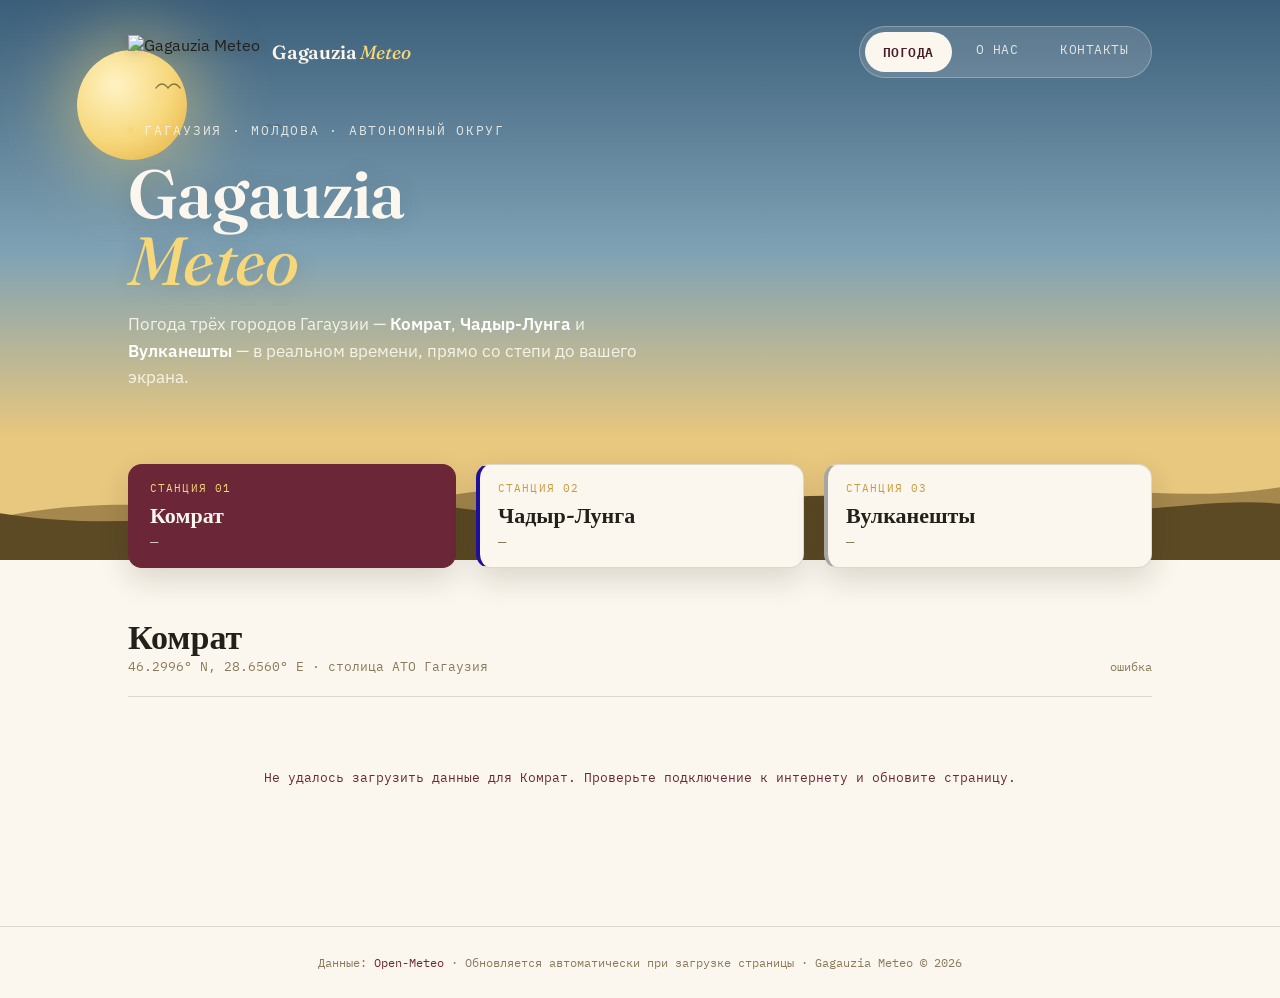
==== index.html @ 07c4e748 "Add files via upload" ====
<!DOCTYPE html>
<html lang="ru">
<head>
<meta charset="UTF-8">
<meta name="viewport" content="width=device-width, initial-scale=1.0">
<title>Gagauzia Meteo — погода в Комрате, Чадыр-Лунге, Вулканештах</title>
<meta name="description" content="Погода в трёх городах Гагаузии: Комрат, Чадыр-Лунга, Вулканешты. Данные обновляются в реальном времени.">
<link rel="icon" href="assets/logo.png">
<link rel="preconnect" href="https://fonts.googleapis.com">
<link rel="preconnect" href="https://fonts.gstatic.com" crossorigin>
<link href="https://fonts.googleapis.com/css2?family=Fraunces:opsz,wght@9..144,300;9..144,450;9..144,600;9..144,700&family=IBM+Plex+Sans:wght@400;500;600&family=IBM+Plex+Mono:wght@400;500;600&display=swap" rel="stylesheet">
<link rel="stylesheet" href="styles.css">
</head>
<body>

<div class="hero">
  <nav class="site-nav">
    <a href="index.html" class="brand">
      <img src="assets/logo.png" alt="Gagauzia Meteo">
      <span class="brand-word">Gagauzia <em>Meteo</em></span>
    </a>
    <div class="nav-links">
      <a href="index.html" class="active">Погода</a>
      <a href="about.html">О нас</a>
      <a href="contacts.html">Контакты</a>
    </div>
  </nav>

  <div class="sun" id="sun" style="width:110px;height:110px; top:50px; right:14%;"></div>
  <svg class="birds" style="top:78px; left:12%;" width="46" height="16" viewBox="0 0 46 16"><path d="M2 10 Q8 2 14 10 Q20 2 26 10" stroke="#2E2418" stroke-width="1.3" fill="none" stroke-linecap="round"/></svg>
  <svg class="birds" style="top:118px; left:20%; opacity:0.35; transform:scale(0.7);" width="46" height="16" viewBox="0 0 46 16"><path d="M2 10 Q8 2 14 10 Q20 2 26 10" stroke="#2E2418" stroke-width="1.3" fill="none" stroke-linecap="round"/></svg>

  <div class="hero-inner">
    <div class="eyebrow"><span class="dot"></span>Гагаузия · Молдова · автономный округ</div>
    <h1 class="title">Gagauzia<br><em>Meteo</em></h1>
    <p class="subtitle">Погода трёх городов Гагаузии — <b>Комрат</b>, <b>Чадыр-Лунга</b> и <b>Вулканешты</b> — в реальном времени, прямо со степи до вашего экрана.</p>
  </div>

  <svg class="land land-back" viewBox="0 0 1440 140" preserveAspectRatio="none" style="height:120px;">
    <path d="M0,90 C180,50 320,110 480,70 C650,30 800,90 980,60 C1150,35 1300,80 1440,55 L1440,140 L0,140 Z"/>
  </svg>
  <svg class="land land-front" viewBox="0 0 1440 160" preserveAspectRatio="none" style="height:150px;">
    <path d="M0,110 C200,140 340,80 520,105 C700,130 860,70 1040,100 C1220,128 1340,90 1440,100 L1440,160 L0,160 Z"/>
  </svg>
</div>

<div class="stations-strip" id="stationTabs"></div>

<main>
  <div id="panels"></div>
  <div class="loading" id="globalStatus">Загружаем данные о погоде…</div>
</main>

<footer>
  Данные: <a href="https://open-meteo.com" target="_blank" rel="noopener">Open-Meteo</a> · Обновляется автоматически при загрузке страницы · Gagauzia Meteo © <span id="year"></span>
</footer>

<script src="script.js"></script>
</body>
</html>
---- styles.css ----
:root{
  --sky-top:#3B5E7A;
  --sky-mid:#7FA2B5;
  --sky-low:#E8C77E;
  --steppe-dark:#5C4A24;
  --cream:#F6F0E1;
  --ink:#22201B;
  --wine:#6B2737;
  --wine-deep:#4A1B27;
  --paper:#FBF7EE;
  --line: rgba(34,32,27,0.14);
  --gold: #C99A3E;
  /* accent trio, lifted from the logo dots */
  --dot-amber:#F5A93F;
  --dot-indigo:#1E0F9E;
  --dot-grey:#A8A6A3;
}
*{box-sizing:border-box;}
html{scroll-behavior:smooth;}
body{
  margin:0;
  background:var(--paper);
  color:var(--ink);
  font-family:'IBM Plex Sans', sans-serif;
  -webkit-font-smoothing:antialiased;
}
@media (prefers-reduced-motion: reduce){
  *{animation-duration:0.001ms !important; animation-iteration-count:1 !important; transition-duration:0.001ms !important;}
}
a{color:inherit;}

/* ---------- SITE NAV ---------- */
.site-nav{
  position:relative;
  z-index:10;
  max-width:1080px;
  margin:0 auto;
  padding:26px 28px 0;
  display:flex;
  align-items:center;
  justify-content:space-between;
}
.brand{
  display:flex;
  align-items:center;
  gap:12px;
  text-decoration:none;
}
.brand img{height:34px; width:auto; display:block; filter: drop-shadow(0 2px 6px rgba(0,0,0,0.15));}
.brand-word{
  font-family:'Fraunces', serif;
  font-weight:600;
  font-size:19px;
  color:var(--paper);
  letter-spacing:-0.01em;
}
.brand-word em{font-style:italic; font-weight:450; color:#F6D77A;}
.nav-links{
  display:flex;
  gap:6px;
  background:rgba(251,247,238,0.14);
  border:1px solid rgba(251,247,238,0.28);
  border-radius:100px;
  padding:5px;
  backdrop-filter:blur(6px);
}
.nav-links a{
  font-family:'IBM Plex Mono', monospace;
  font-size:12.5px;
  letter-spacing:0.04em;
  text-transform:uppercase;
  text-decoration:none;
  color:rgba(251,247,238,0.85);
  padding:9px 18px;
  border-radius:100px;
  transition:background 0.15s ease, color 0.15s ease;
}
.nav-links a:hover{background:rgba(251,247,238,0.14);}
.nav-links a.active{background:var(--paper); color:var(--wine-deep); font-weight:600;}

.nav-toggle{display:none;}

@media (max-width:640px){
  .site-nav{padding:20px 20px 0;}
  .brand-word{display:none;}
  .nav-links{gap:2px;}
  .nav-links a{padding:8px 11px; font-size:11px;}
}

/* ---------- HERO / HORIZON (shared across pages, height varies) ---------- */
.hero{
  position:relative;
  overflow:hidden;
  background:linear-gradient(180deg, var(--sky-top) 0%, var(--sky-mid) 45%, var(--sky-low) 78%, var(--sky-low) 100%);
}
.hero-inner{
  position:relative;
  z-index:3;
  max-width:1080px;
  margin:0 auto;
  padding:44px 28px 170px;
}
.hero-inner.short{padding-bottom:120px;}
.eyebrow{
  font-family:'IBM Plex Mono', monospace;
  font-size:12.5px;
  letter-spacing:0.14em;
  text-transform:uppercase;
  color:rgba(251,247,238,0.85);
  display:flex;
  align-items:center;
  gap:10px;
  margin-bottom:22px;
}
.eyebrow .dot{width:6px;height:6px;border-radius:50%;background:#F6D77A;box-shadow:0 0 0 3px rgba(246,215,122,0.25);}
h1.title{
  font-family:'Fraunces', serif;
  font-weight:600;
  font-optical-sizing:auto;
  font-size:clamp(36px, 6vw, 68px);
  line-height:0.98;
  letter-spacing:-0.01em;
  color:var(--paper);
  margin:0 0 18px;
  text-shadow:0 2px 24px rgba(0,0,0,0.15);
}
h1.title em{font-style:italic; font-weight:450; color:#F6D77A;}
.subtitle{
  font-size:17px;
  max-width:560px;
  color:rgba(251,247,238,0.92);
  line-height:1.55;
  margin:0;
}
.subtitle b{font-weight:600; color:#fff;}

.sun{
  position:absolute;
  border-radius:50%;
  background:radial-gradient(circle at 35% 32%, #FFF3C4, #F6D77A 55%, #E3A93F 100%);
  box-shadow:0 0 70px 18px rgba(246,215,122,0.45);
  z-index:1;
}
.birds{position:absolute; z-index:2; opacity:0.55;}

.land{position:absolute; left:0; right:0; bottom:0; width:100%; display:block;}
.land-back{fill:#6E5527; opacity:0.55;}
.land-front{fill:var(--steppe-dark);}

/* ---------- MAIN CONTENT ---------- */
main{max-width:1080px; margin:0 auto; padding:48px 28px 100px;}

.section-label{
  font-family:'IBM Plex Mono', monospace;
  font-size:12px;
  letter-spacing:0.12em;
  text-transform:uppercase;
  color:#8a7a5c;
  margin:0 0 16px;
}

footer{
  border-top:1px solid var(--line);
  padding:28px;
  text-align:center;
  font-family:'IBM Plex Mono', monospace;
  font-size:12px;
  color:#8a7a5c;
}
footer a{color:var(--wine); text-decoration:none;}
footer a:hover{text-decoration:underline;}

/* ---------- WEATHER PAGE ---------- */
.stations-strip{
  position:relative;
  z-index:4;
  max-width:1080px;
  margin:-96px auto 0;
  padding:0 28px;
  display:grid;
  grid-template-columns:repeat(3, 1fr);
  gap:20px;
}
.station-tab{
  background:var(--paper);
  border:1px solid var(--line);
  border-left:4px solid var(--dot);
  border-radius:14px;
  padding:16px 18px;
  box-shadow:0 12px 30px rgba(34,20,10,0.14);
  cursor:pointer;
  transition:transform 0.18s ease, box-shadow 0.18s ease;
  text-align:left;
  font-family:inherit;
}
.station-tab:hover{transform:translateY(-3px); box-shadow:0 16px 36px rgba(34,20,10,0.18);}
.station-tab.active{background:var(--wine); border-left-color:var(--dot); border-color:var(--wine);}
.station-tab .n{
  font-family:'IBM Plex Mono', monospace;
  font-size:11px;
  letter-spacing:0.1em;
  text-transform:uppercase;
  color:var(--gold);
  display:block;
  margin-bottom:6px;
}
.station-tab.active .n{color:#F6D77A;}
.station-tab .city{
  font-family:'Fraunces', serif;
  font-weight:600;
  font-size:22px;
  color:var(--ink);
  display:block;
}
.station-tab.active .city{color:var(--paper);}
.station-tab .temp-preview{
  font-family:'IBM Plex Mono', monospace;
  font-size:14px;
  color:#8a7a5c;
  margin-top:4px;
  display:block;
}
.station-tab.active .temp-preview{color:rgba(251,247,238,0.75);}

.panel{display:none; animation:fadein 0.35s ease;}
.panel.active{display:block;}
@keyframes fadein{from{opacity:0; transform:translateY(6px);} to{opacity:1; transform:translateY(0);}}

.panel-head{
  display:flex;
  justify-content:space-between;
  align-items:flex-end;
  flex-wrap:wrap;
  gap:16px;
  border-bottom:1px solid var(--line);
  padding-bottom:22px;
  margin-bottom:32px;
}
.panel-head h2{font-family:'Fraunces', serif; font-size:34px; font-weight:600; margin:0;}
.panel-head .coords{font-family:'IBM Plex Mono', monospace; font-size:12.5px; color:#8a7a5c;}
.status-line{font-family:'IBM Plex Mono', monospace; font-size:12px; color:#8a7a5c;}

.now-grid{
  display:grid;
  grid-template-columns: 1.15fr 1fr 1fr 1fr;
  gap:1px;
  background:var(--line);
  border:1px solid var(--line);
  border-radius:16px;
  overflow:hidden;
  margin-bottom:40px;
}
.now-cell{background:var(--cream); padding:26px 22px;}
.now-cell .label{font-family:'IBM Plex Mono', monospace; font-size:11px; letter-spacing:0.09em; text-transform:uppercase; color:#8a7a5c; margin-bottom:10px; display:block;}
.now-cell .value{font-family:'Fraunces', serif; font-weight:600; font-size:40px; line-height:1; color:var(--wine-deep);}
.now-cell .value .unit{font-size:20px; font-weight:450; margin-left:2px; color:#8a7a5c;}
.now-cell .desc{font-family:'IBM Plex Sans', sans-serif; font-size:13px; color:#5c5140; margin-top:8px;}
.now-cell.hero-cell{background:var(--wine); color:var(--paper);}
.now-cell.hero-cell .label{color:#E8B8C4;}
.now-cell.hero-cell .value{color:var(--paper);}
.now-cell.hero-cell .value .unit{color:rgba(251,247,238,0.7);}
.now-cell.hero-cell .desc{color:rgba(251,247,238,0.85);}

.forecast-row{display:grid; grid-template-columns:repeat(5, 1fr); gap:12px;}
.day-card{background:var(--cream); border:1px solid var(--line); border-radius:12px; padding:16px 12px; text-align:center;}
.day-card .dname{font-family:'IBM Plex Mono', monospace; font-size:11px; letter-spacing:0.08em; text-transform:uppercase; color:#8a7a5c; margin-bottom:10px;}
.day-card .dicon{font-size:26px; margin-bottom:8px;}
.day-card .drange{font-family:'IBM Plex Mono', monospace; font-size:14px; color:var(--ink);}
.day-card .drange .lo{color:#8a7a5c;}

.loading, .error{font-family:'IBM Plex Mono', monospace; font-size:13px; color:#8a7a5c; padding:40px 0; text-align:center;}
.error{color:var(--wine);}

/* ---------- ABOUT PAGE ---------- */
.about-grid{
  display:grid;
  grid-template-columns:1fr 1fr 1fr;
  gap:1px;
  background:var(--line);
  border:1px solid var(--line);
  border-radius:16px;
  overflow:hidden;
  margin:32px 0 48px;
}
.about-cell{background:var(--cream); padding:28px 24px; border-top:4px solid var(--dot);}
.about-cell h3{font-family:'Fraunces', serif; font-size:22px; margin:0 0 10px;}
.about-cell p{font-size:14px; line-height:1.6; color:#5c5140; margin:0;}

.prose{max-width:680px; font-size:16px; line-height:1.75; color:#3a352c;}
.prose p{margin:0 0 18px;}
.prose h2{font-family:'Fraunces', serif; font-size:28px; font-weight:600; margin:44px 0 16px; color:var(--ink);}
.prose h2:first-child{margin-top:0;}

.mission-strip{
  display:flex;
  gap:14px;
  flex-wrap:wrap;
  margin:28px 0 48px;
}
.mission-pill{
  font-family:'IBM Plex Mono', monospace;
  font-size:12.5px;
  color:var(--wine-deep);
  background:var(--cream);
  border:1px solid var(--line);
  border-radius:100px;
  padding:9px 18px;
}

/* ---------- CONTACTS PAGE ---------- */
.contact-grid{
  display:grid;
  grid-template-columns:1.1fr 1fr;
  gap:1px;
  background:var(--line);
  border:1px solid var(--line);
  border-radius:16px;
  overflow:hidden;
}
.contact-cell{background:var(--cream); padding:36px 32px;}
.contact-cell.wine{background:var(--wine); color:var(--paper);}
.contact-cell.wine h3{color:var(--paper);}
.contact-cell.wine p, .contact-cell.wine a{color:rgba(251,247,238,0.9);}
.contact-cell h3{font-family:'Fraunces', serif; font-size:22px; margin:0 0 14px;}
.contact-row{display:flex; align-items:center; gap:12px; margin-bottom:16px; font-size:15px;}
.contact-row .k{font-family:'IBM Plex Mono', monospace; font-size:11px; text-transform:uppercase; letter-spacing:0.08em; color:#8a7a5c; min-width:88px;}
.contact-cell.wine .contact-row .k{color:#E8B8C4;}
.contact-row a{text-decoration:none; font-weight:500;}
.contact-row a:hover{text-decoration:underline;}
.town-list{list-style:none; margin:0; padding:0; display:flex; flex-direction:column; gap:12px;}
.town-list li{display:flex; align-items:baseline; gap:10px; font-size:14px; color:rgba(251,247,238,0.92);}
.town-list .dotmark{width:8px; height:8px; border-radius:50%; flex:none;}

@media (max-width: 760px){
  .stations-strip{grid-template-columns:1fr; margin-top:-70px;}
  .now-grid{grid-template-columns:1fr 1fr;}
  .forecast-row{grid-template-columns:repeat(3, 1fr); row-gap:12px;}
  .hero-inner{padding:36px 20px 130px;}
  .about-grid{grid-template-columns:1fr;}
  .contact-grid{grid-template-columns:1fr;}
}
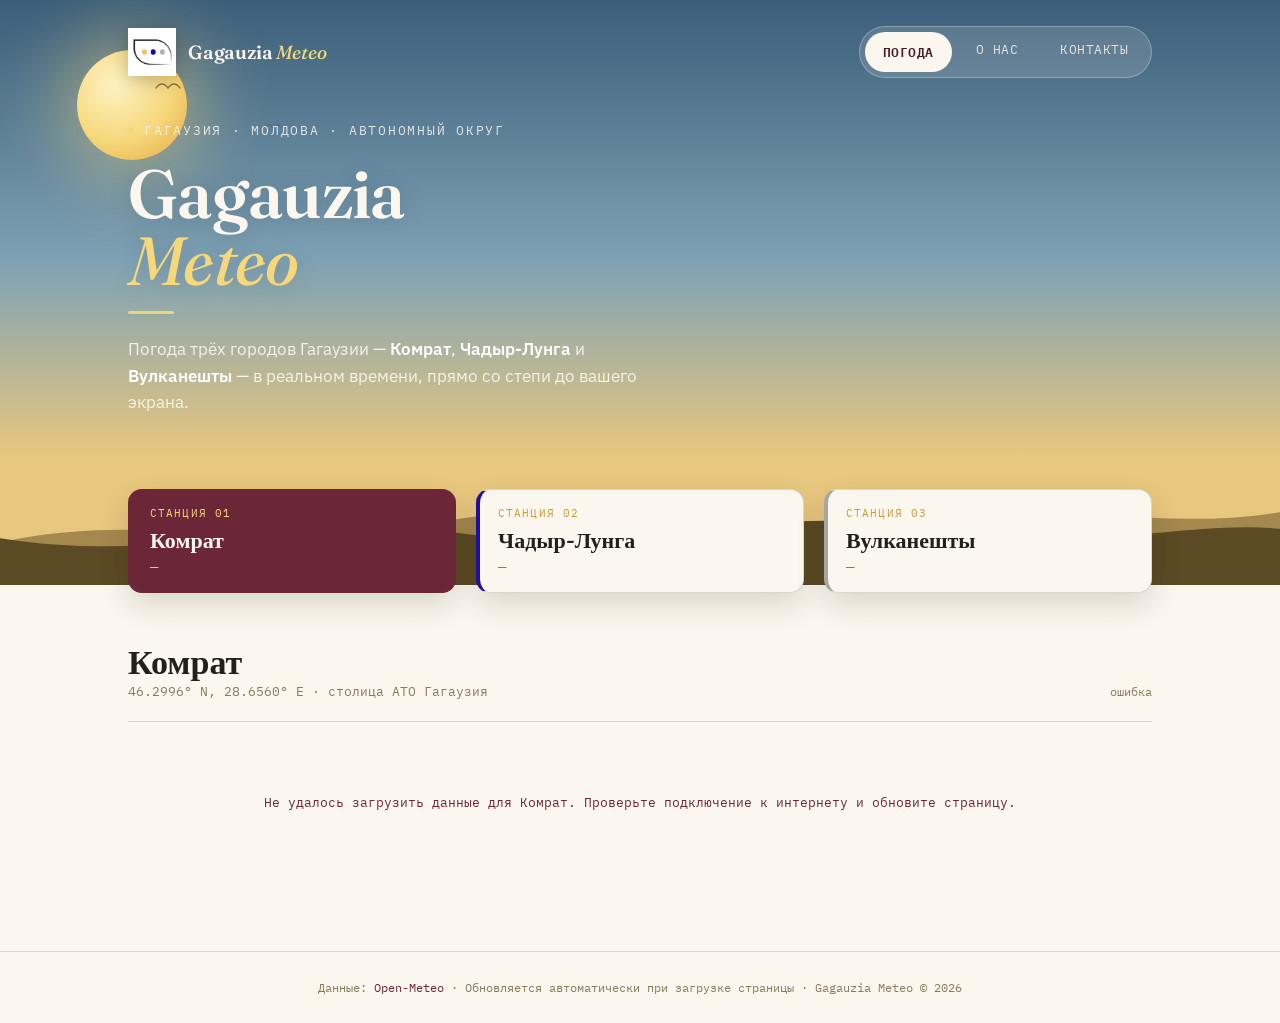
==== commit e28e79e2: "Add files via upload" ====
--- a/index.html
+++ b/index.html
@@ -33,6 +33,7 @@
   <div class="hero-inner">
     <div class="eyebrow"><span class="dot"></span>Гагаузия · Молдова · автономный округ</div>
     <h1 class="title">Gagauzia<br><em>Meteo</em></h1>
+    <div class="title-rule"></div>
     <p class="subtitle">Погода трёх городов Гагаузии — <b>Комрат</b>, <b>Чадыр-Лунга</b> и <b>Вулканешты</b> — в реальном времени, прямо со степи до вашего экрана.</p>
   </div>
 
--- a/styles.css
+++ b/styles.css
@@ -46,7 +46,7 @@
   gap:12px;
   text-decoration:none;
 }
-.brand img{height:34px; width:auto; display:block; filter: drop-shadow(0 2px 6px rgba(0,0,0,0.15));}
+.brand img{height:48px; width:auto; display:block; filter: drop-shadow(0 3px 10px rgba(0,0,0,0.25));}
 .brand-word{
   font-family:'Fraunces', serif;
   font-weight:600;
@@ -125,6 +125,14 @@
   text-shadow:0 2px 24px rgba(0,0,0,0.15);
 }
 h1.title em{font-style:italic; font-weight:450; color:#F6D77A;}
+.title-rule{
+  width:46px;
+  height:3px;
+  border-radius:2px;
+  background:#F6D77A;
+  margin:0 0 22px;
+  opacity:0.9;
+}
 .subtitle{
   font-size:17px;
   max-width:560px;
@@ -262,7 +270,8 @@
 .now-cell.hero-cell .desc{color:rgba(251,247,238,0.85);}
 
 .forecast-row{display:grid; grid-template-columns:repeat(5, 1fr); gap:12px;}
-.day-card{background:var(--cream); border:1px solid var(--line); border-radius:12px; padding:16px 12px; text-align:center;}
+.day-card{background:var(--cream); border:1px solid var(--line); border-radius:12px; padding:16px 12px; text-align:center; transition:transform 0.15s ease, box-shadow 0.15s ease;}
+.day-card:hover{transform:translateY(-2px); box-shadow:0 8px 18px rgba(34,20,10,0.1);}
 .day-card .dname{font-family:'IBM Plex Mono', monospace; font-size:11px; letter-spacing:0.08em; text-transform:uppercase; color:#8a7a5c; margin-bottom:10px;}
 .day-card .dicon{font-size:26px; margin-bottom:8px;}
 .day-card .drange{font-family:'IBM Plex Mono', monospace; font-size:14px; color:var(--ink);}
@@ -282,7 +291,8 @@
   overflow:hidden;
   margin:32px 0 48px;
 }
-.about-cell{background:var(--cream); padding:28px 24px; border-top:4px solid var(--dot);}
+.about-cell{background:var(--cream); padding:28px 24px; border-top:4px solid var(--dot); transition:background 0.2s ease, transform 0.2s ease;}
+.about-cell:hover{background:#F0E7CF; transform:translateY(-2px);}
 .about-cell h3{font-family:'Fraunces', serif; font-size:22px; margin:0 0 10px;}
 .about-cell p{font-size:14px; line-height:1.6; color:#5c5140; margin:0;}
 
